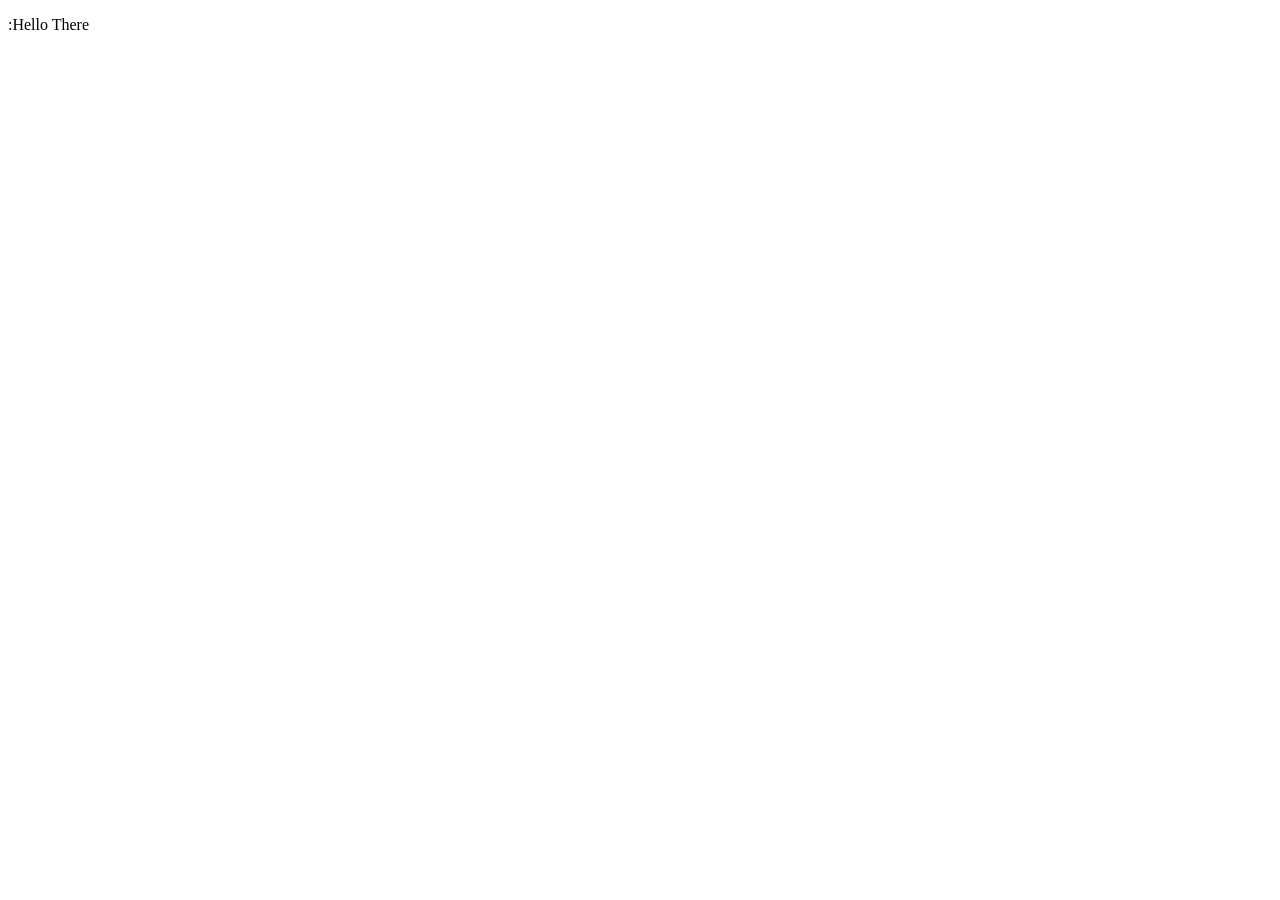
==== out/index.html @ b8e758f5 "initial commit" ====
<!doctype html>
<html lang="en">
  <head>
    <meta charset="UTF-8" />
    <meta name="viewport" content="width=device-width, initial-scale=1.0" />
    <title>Document</title>
  </head>
  <body>
    <p>:Hello There</p>
  </body>
</html>
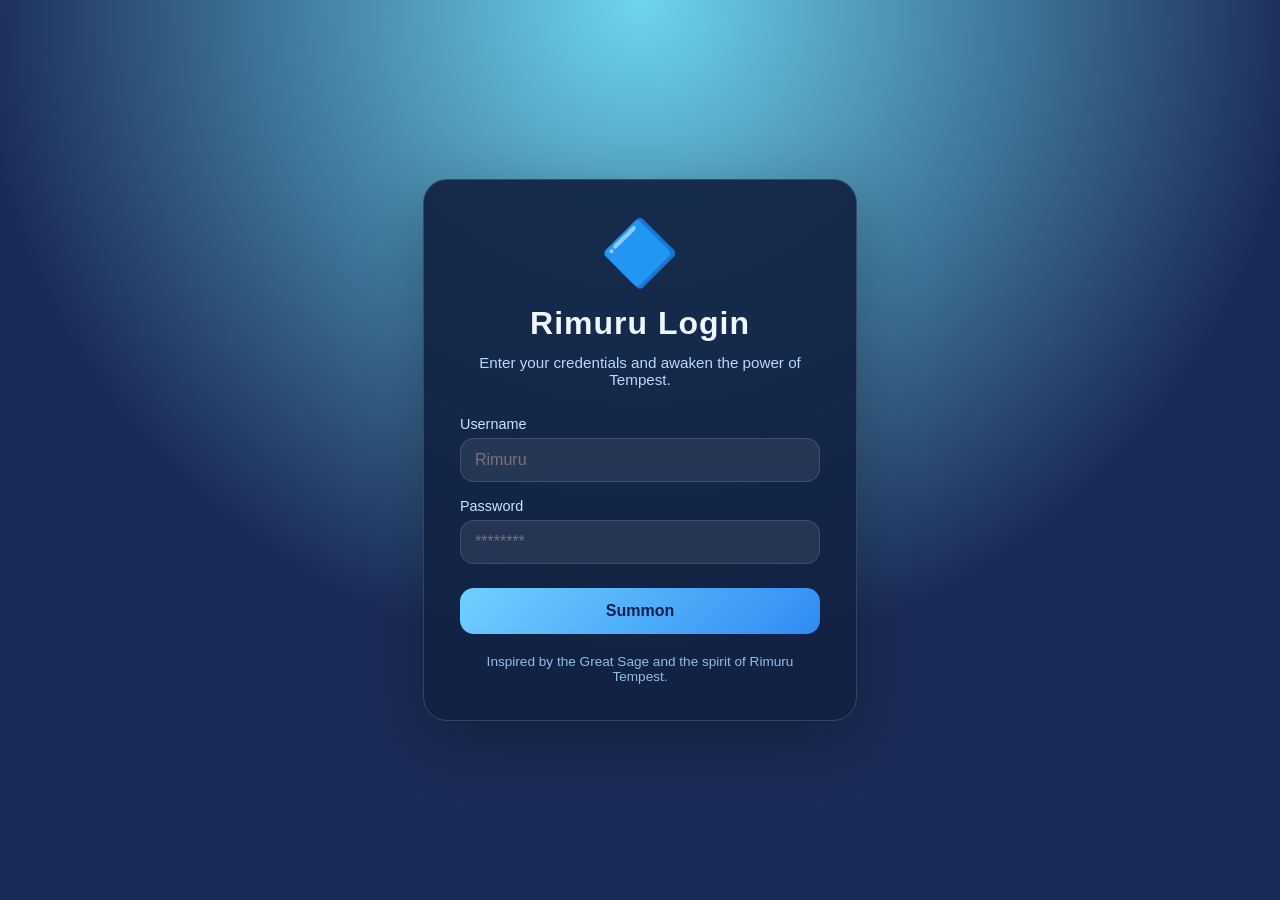
==== commit 8c20187b: "initial commit" ====
--- a/out/index.html
+++ b/out/index.html
@@ -3,9 +3,128 @@
   <head>
     <meta charset="UTF-8" />
     <meta name="viewport" content="width=device-width, initial-scale=1.0" />
-    <title>Document</title>
+    <title>Rimuru Tempest Login</title>
+    <style>
+      body {
+        margin: 0;
+        padding: 0;
+        font-family: "Segoe UI", Tahoma, Geneva, Verdana, sans-serif;
+        background: radial-gradient(circle at top, #6dd5ed, #1b2b57 60%);
+        color: #eef7ff;
+        display: flex;
+        justify-content: center;
+        align-items: center;
+        min-height: 100vh;
+      }
+
+      .login-card {
+        background: rgba(18, 34, 67, 0.92);
+        border: 1px solid rgba(255, 255, 255, 0.15);
+        border-radius: 24px;
+        box-shadow: 0 20px 60px rgba(0, 0, 0, 0.25);
+        width: 360px;
+        padding: 36px;
+        text-align: center;
+      }
+
+      .login-card h1 {
+        margin: 0 0 12px;
+        font-size: 2rem;
+        letter-spacing: 1px;
+      }
+
+      .login-card p {
+        margin: 0 0 28px;
+        color: #b8d8ff;
+        font-size: 0.95rem;
+      }
+
+      .login-card .icon {
+        font-size: 4rem;
+        margin-bottom: 14px;
+        display: inline-block;
+      }
+
+      .login-card label {
+        display: block;
+        text-align: left;
+        margin: 16px 0 6px;
+        font-size: 0.9rem;
+        color: #c9e4ff;
+      }
+
+      .login-card input {
+        width: 100%;
+        padding: 12px 14px;
+        border-radius: 14px;
+        border: 1px solid rgba(255, 255, 255, 0.12);
+        background: rgba(255, 255, 255, 0.08);
+        color: #f1f9ff;
+        font-size: 1rem;
+        outline: none;
+        box-sizing: border-box;
+      }
+
+      .login-card input:focus {
+        border-color: #72d0ff;
+        background: rgba(114, 208, 255, 0.12);
+      }
+
+      .login-card button {
+        width: 100%;
+        margin-top: 24px;
+        padding: 14px 0;
+        border: none;
+        border-radius: 14px;
+        background: linear-gradient(135deg, #72d0ff, #2f8cf3);
+        color: #08204f;
+        font-size: 1rem;
+        font-weight: 700;
+        cursor: pointer;
+        transition:
+          transform 0.2s ease,
+          background 0.2s ease;
+      }
+
+      .login-card button:hover {
+        transform: translateY(-1px);
+        background: linear-gradient(135deg, #96e4ff, #3a95ff);
+      }
+
+      .login-card .footer {
+        margin-top: 20px;
+        font-size: 0.85rem;
+        color: #91bfe4;
+      }
+    </style>
   </head>
   <body>
-    <p>:Hello There</p>
+    <div class="login-card">
+      <div class="icon">🔷</div>
+      <h1>Rimuru Login</h1>
+      <p>Enter your credentials and awaken the power of Tempest.</p>
+      <form>
+        <label for="username">Username</label>
+        <input
+          type="text"
+          id="username"
+          name="username"
+          placeholder="Rimuru"
+          autocomplete="username"
+        />
+        <label for="password">Password</label>
+        <input
+          type="password"
+          id="password"
+          name="password"
+          placeholder="********"
+          autocomplete="current-password"
+        />
+        <button type="submit">Summon</button>
+      </form>
+      <div class="footer">
+        Inspired by the Great Sage and the spirit of Rimuru Tempest.
+      </div>
+    </div>
   </body>
 </html>
